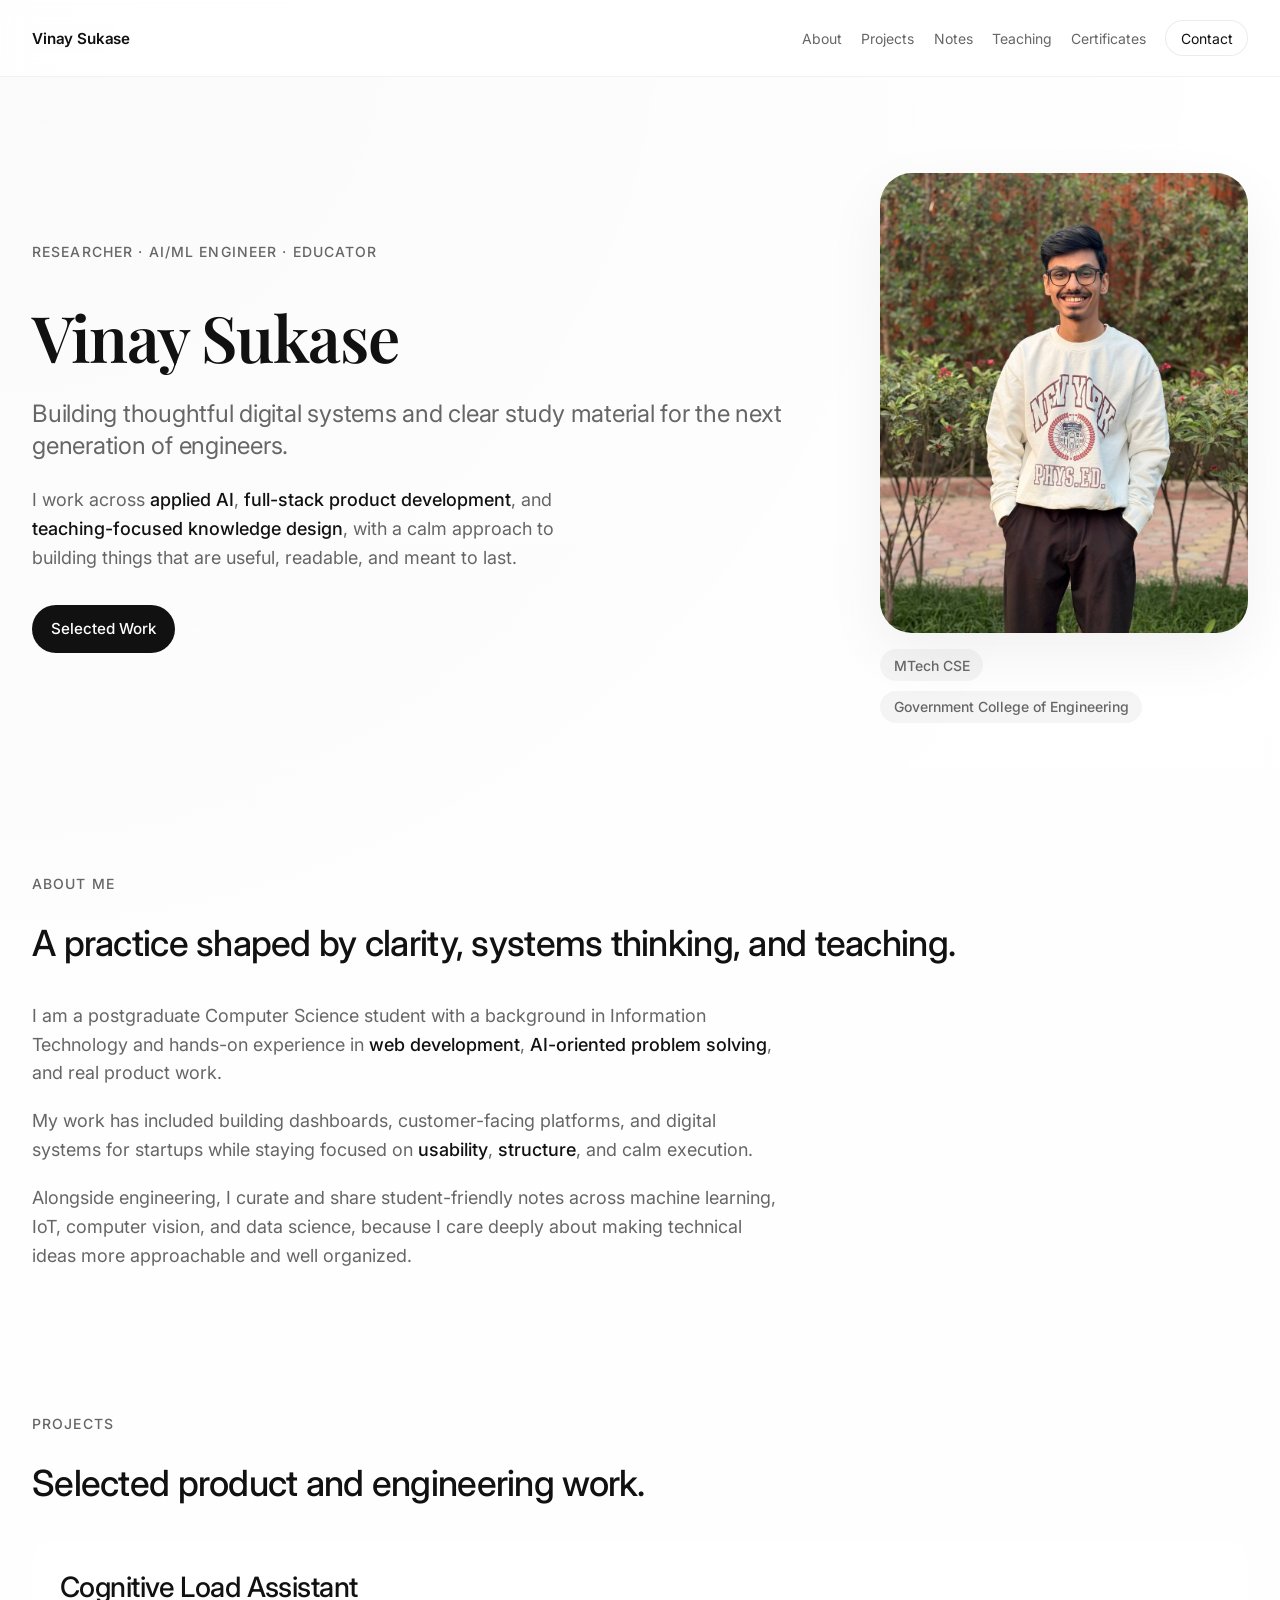
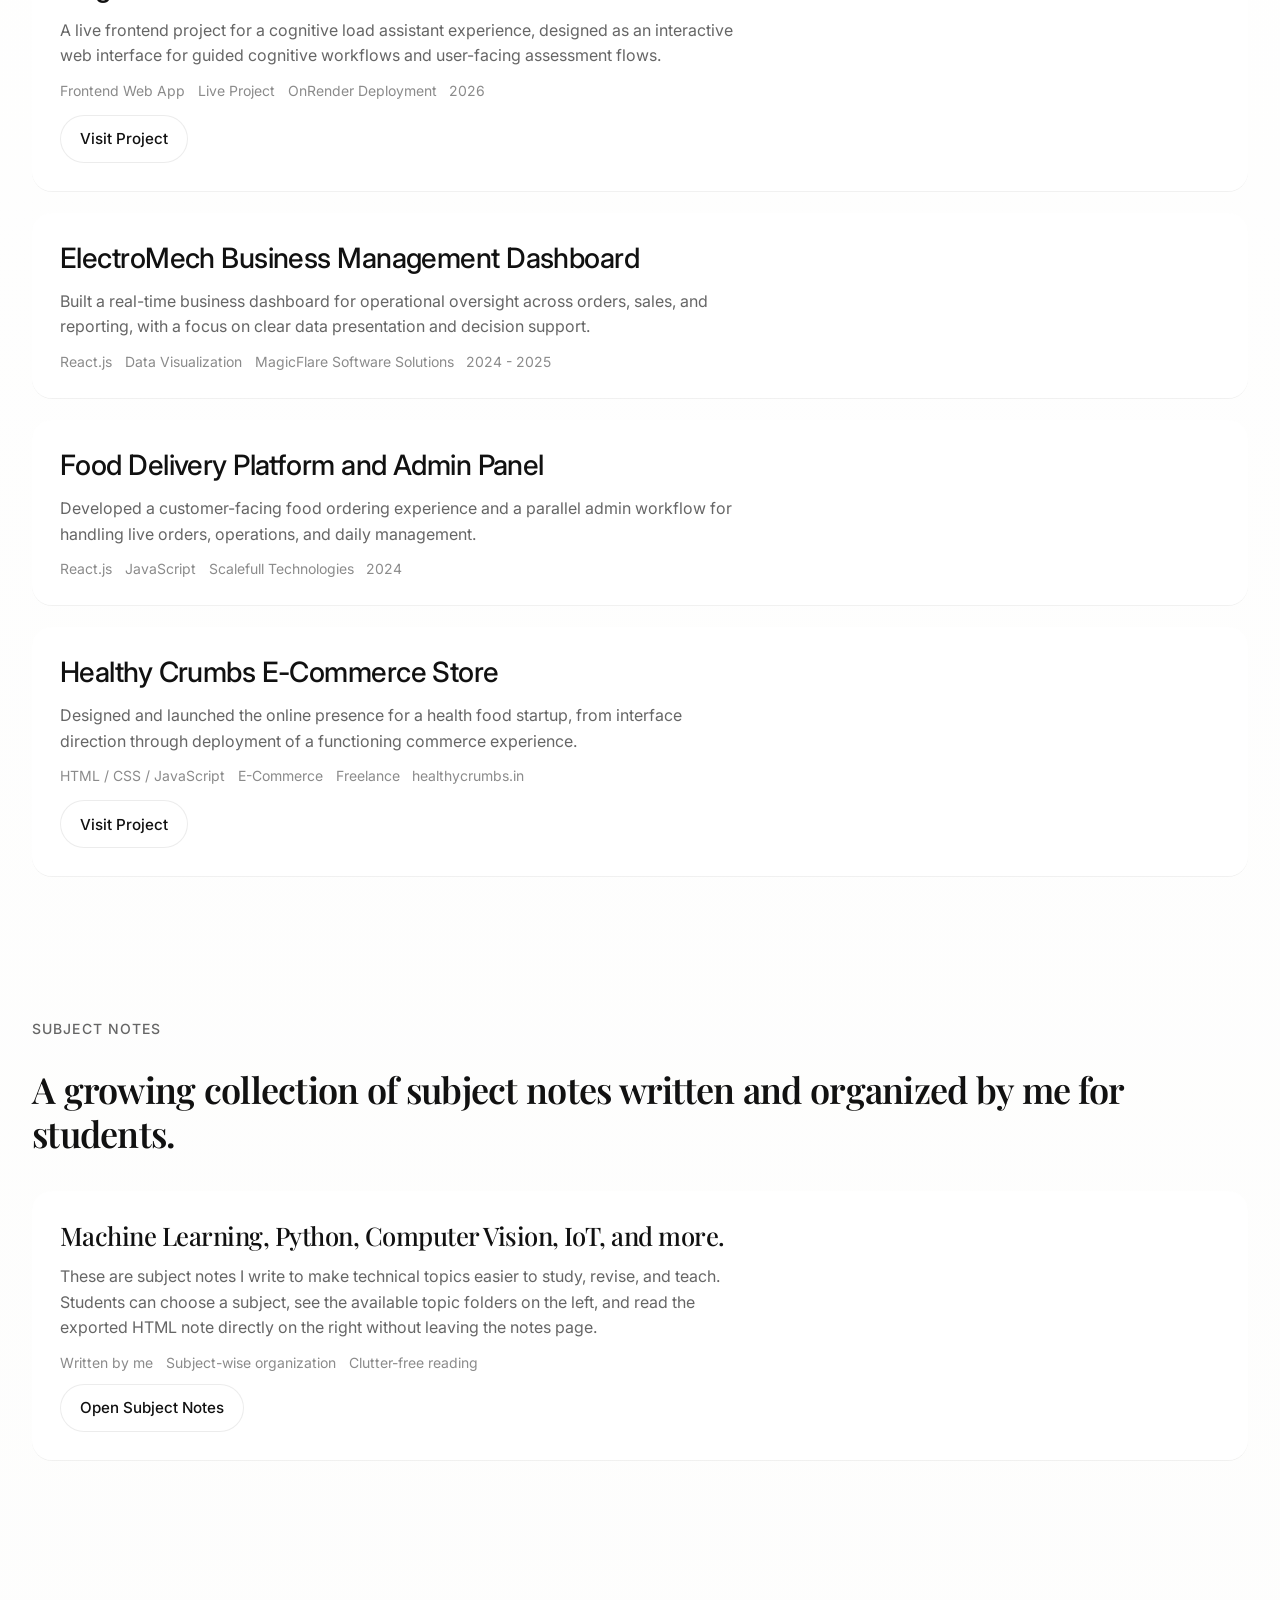
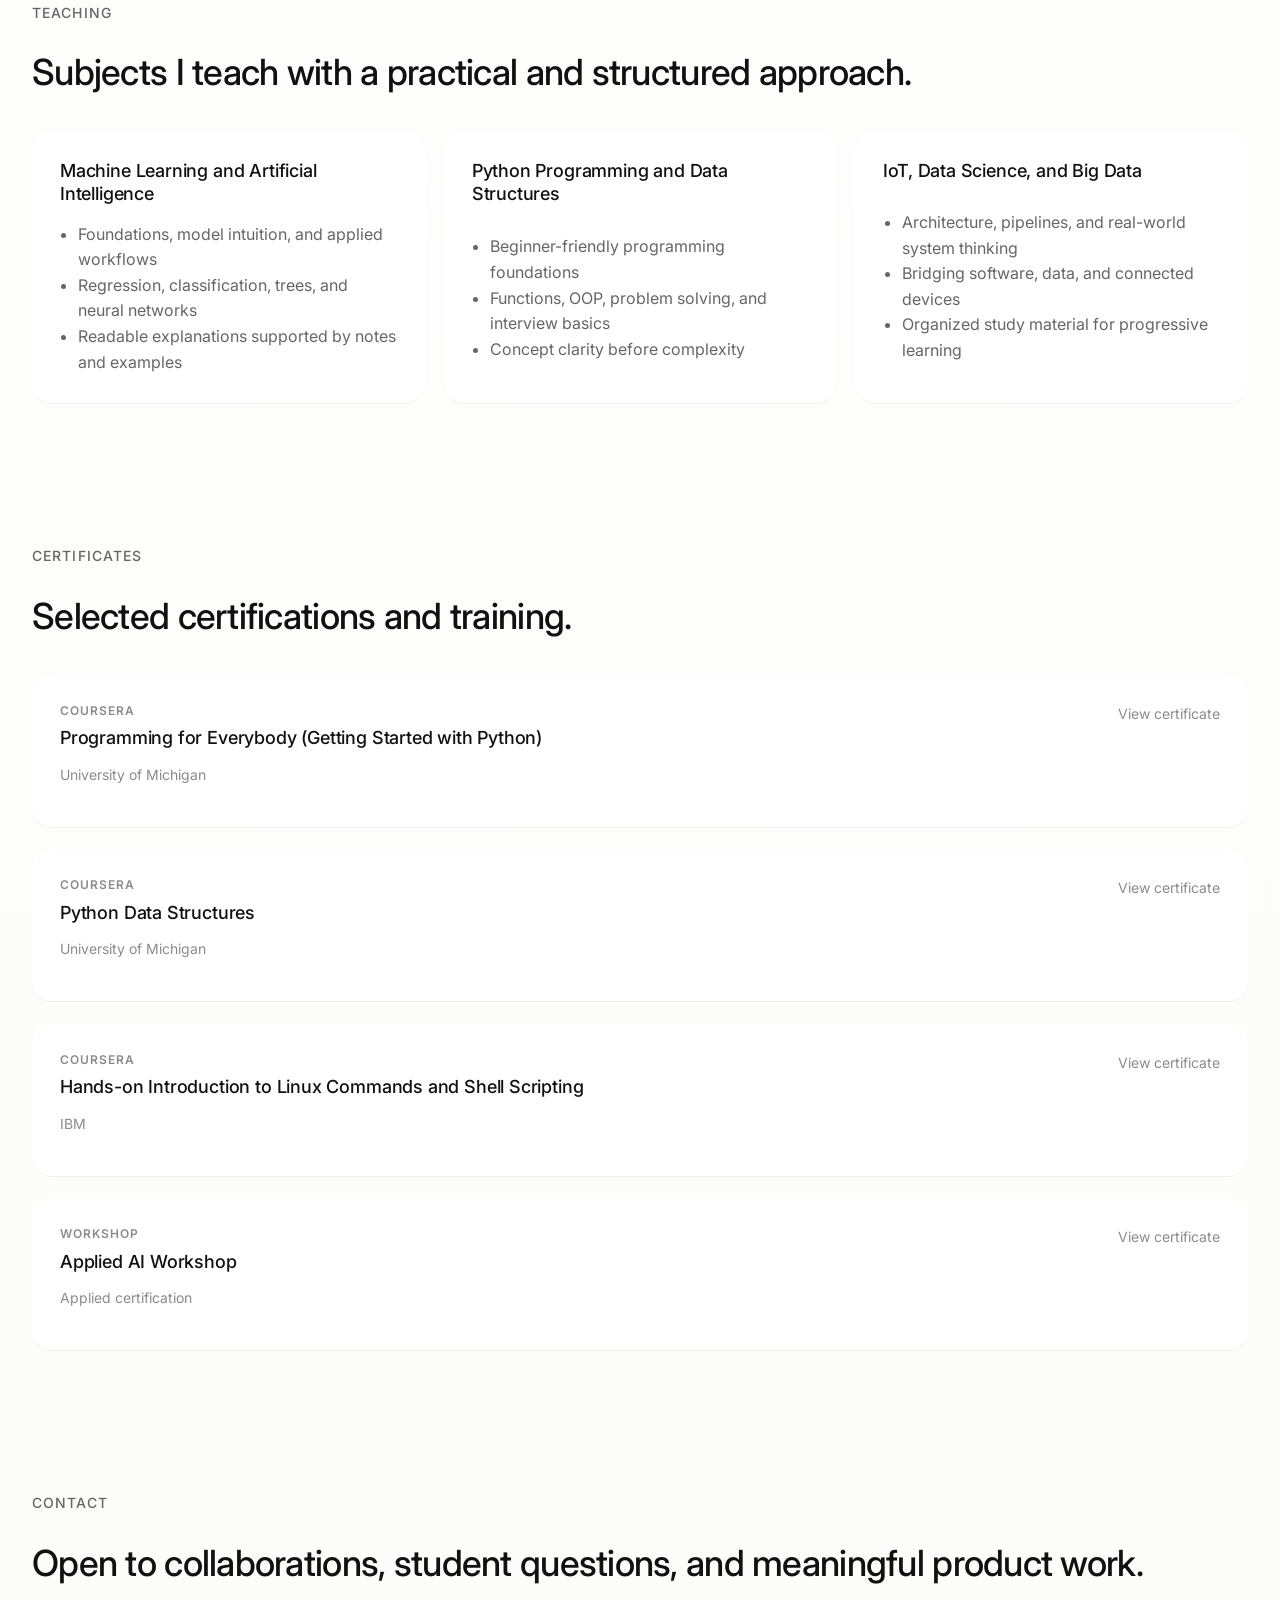
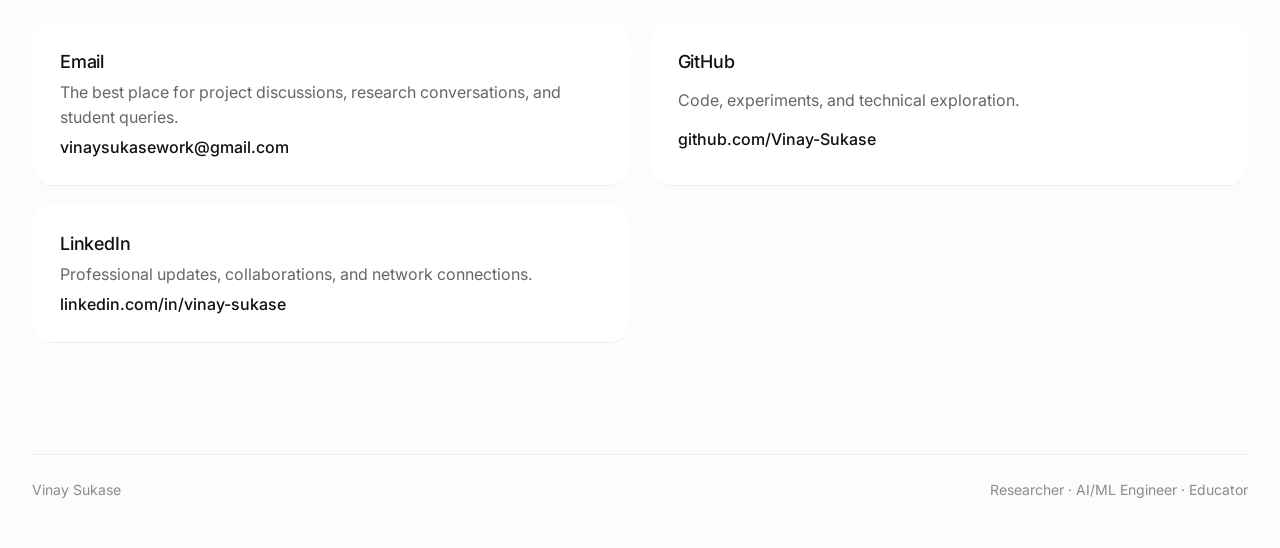
==== index.html @ 6ed0256f "Initial commit: Portfolio website with notes viewer" ====
<!DOCTYPE html>
<html lang="en">
<head>
<meta charset="UTF-8" />
<meta name="viewport" content="width=device-width, initial-scale=1.0" />
<title>Vinay Sukase - Portfolio</title>
<link rel="preconnect" href="https://fonts.googleapis.com" />
<link rel="preconnect" href="https://fonts.gstatic.com" crossorigin />
<link href="https://fonts.googleapis.com/css2?family=Inter:wght@400;500;600;700&family=Playfair+Display:wght@500;600;700&display=swap" rel="stylesheet" />
<style>
  :root {
    --bg: #ffffff;
    --bg-soft: #fafaf8;
    --surface: rgba(255, 255, 255, 0.88);
    --text-primary: #111111;
    --text-secondary: #666666;
    --text-faint: #8b8b8b;
    --line-soft: rgba(17, 17, 17, 0.08);
    --line-faint: rgba(17, 17, 17, 0.05);
    --shadow-soft: 0 20px 60px rgba(17, 17, 17, 0.06);
    --radius-lg: 2rem;
    --radius-md: 1.25rem;
    --radius-sm: 999px;
    --max-width: 76rem;
    --font-ui: "Inter", sans-serif;
    --font-accent: "Playfair Display", serif;
  }

  *,
  *::before,
  *::after {
    box-sizing: border-box;
  }

  html {
    scroll-behavior: smooth;
  }

  body {
    margin: 0;
    font-family: var(--font-ui);
    color: var(--text-primary);
    background:
      radial-gradient(circle at top left, rgba(0, 0, 0, 0.02), transparent 24%),
      linear-gradient(180deg, #ffffff 0%, #fcfcfb 100%);
  }

  img {
    display: block;
    max-width: 100%;
  }

  a {
    color: inherit;
    text-decoration: none;
  }

  strong {
    font-weight: 500;
    color: var(--text-primary);
  }

  p,
  li {
    max-width: 68ch;
  }

  section[id] {
    scroll-margin-top: 6rem;
  }

  .shell {
    width: min(100% - 2.5rem, var(--max-width));
    margin: 0 auto;
  }

  .eyebrow {
    margin: 0 0 1rem;
    color: var(--text-secondary);
    font-size: 0.875rem;
    font-weight: 500;
    letter-spacing: 0.08em;
    text-transform: uppercase;
  }

  .heading-xl {
    margin: 0;
    font-family: var(--font-accent);
    font-size: clamp(3rem, 6vw, 4rem);
    line-height: 1.15;
    letter-spacing: -0.02em;
    font-weight: 600;
  }

  .heading-lg {
    margin: 0;
    font-size: clamp(1.75rem, 3vw, 2.25rem);
    line-height: 1.22;
    letter-spacing: -0.02em;
    font-weight: 500;
  }

  .heading-accent {
    font-family: var(--font-accent);
    font-weight: 600;
  }

  .subheading {
    margin: 0;
    font-size: clamp(1.25rem, 2.2vw, 1.5rem);
    line-height: 1.35;
    letter-spacing: -0.01em;
    font-weight: 400;
    color: var(--text-secondary);
  }

  .body-lg {
    margin: 0;
    font-size: 1.125rem;
    line-height: 1.6;
    color: var(--text-secondary);
  }

  .body-md {
    margin: 0;
    font-size: 1rem;
    line-height: 1.6;
    color: var(--text-secondary);
  }

  .meta {
    font-size: 0.875rem;
    line-height: 1.5;
    color: var(--text-faint);
  }

  .site-nav {
    position: sticky;
    top: 0;
    z-index: 20;
    backdrop-filter: blur(14px);
    background: rgba(255, 255, 255, 0.82);
    border-bottom: 1px solid var(--line-faint);
  }

  .site-nav-inner {
    width: min(100% - 2.5rem, var(--max-width));
    margin: 0 auto;
    min-height: 4.75rem;
    display: flex;
    align-items: center;
    justify-content: space-between;
    gap: 1rem;
  }

  .brand {
    font-size: 0.95rem;
    font-weight: 600;
    letter-spacing: -0.01em;
  }

  .nav-links {
    display: flex;
    flex-wrap: wrap;
    align-items: center;
    gap: 1.2rem;
  }

  .nav-links a {
    display: inline-flex;
    align-items: center;
    font-size: 0.875rem;
    color: var(--text-secondary);
    transition: color 0.2s ease;
  }

  .nav-links a:hover,
  .nav-links a:focus-visible {
    color: var(--text-primary);
  }

  .nav-contact {
    min-height: 2.25rem;
    padding: 0 0.9rem;
    border-radius: var(--radius-sm);
    border: 1px solid var(--line-soft);
    color: var(--text-primary) !important;
    background: rgba(255, 255, 255, 0.92);
  }

  .hero {
    padding: 6rem 0 5rem;
  }

  .hero-grid {
    display: grid;
    grid-template-columns: minmax(0, 1.1fr) minmax(18rem, 24rem);
    gap: 3.5rem;
    align-items: center;
  }

  .hero-copy {
    display: flex;
    flex-direction: column;
    gap: 1.5rem;
    align-items: flex-start;
  }

  .hero-copy .body-lg {
    max-width: 36rem;
  }

  .hero-actions {
    display: flex;
    flex-wrap: wrap;
    gap: 0.9rem;
    padding-top: 0.5rem;
  }

  .button-primary,
  .button-secondary {
    display: inline-flex;
    align-items: center;
    justify-content: center;
    min-height: 3rem;
    padding: 0 1.2rem;
    border-radius: var(--radius-sm);
    font-size: 0.95rem;
    font-weight: 500;
    transition: transform 0.2s ease, background 0.2s ease, border-color 0.2s ease;
  }

  .button-primary {
    background: var(--text-primary);
    color: #ffffff;
  }

  .button-secondary {
    border: 1px solid var(--line-soft);
    color: var(--text-primary);
    background: rgba(255, 255, 255, 0.9);
  }

  .button-primary:hover,
  .button-secondary:hover {
    transform: translateY(-1px);
  }

  .hero-card {
    justify-self: end;
    width: min(100%, 23rem);
  }

  .profile-frame {
    overflow: hidden;
    border-radius: 2rem;
    background: linear-gradient(180deg, #f5f5f2 0%, #ecebe6 100%);
    box-shadow: var(--shadow-soft);
  }

  .profile-frame img {
    width: 100%;
    aspect-ratio: 4 / 5;
    object-fit: cover;
    object-position: center top;
  }

  .identity-tags {
    display: flex;
    flex-wrap: wrap;
    gap: 0.6rem;
    margin-top: 1rem;
  }

  .identity-tags span {
    display: inline-flex;
    align-items: center;
    min-height: 2rem;
    padding: 0 0.85rem;
    border-radius: var(--radius-sm);
    background: rgba(17, 17, 17, 0.04);
    color: var(--text-secondary);
    font-size: 0.875rem;
    font-weight: 500;
  }

  .section {
    padding: 4.5rem 0;
  }

  .section-intro {
    display: grid;
    gap: 0.9rem;
    margin-bottom: 2.25rem;
  }

  .about-copy {
    display: grid;
    gap: 1.2rem;
  }

  .projects-list,
  .notes-list,
  .certificate-list {
    display: grid;
    gap: 1.4rem;
  }

  .project-card,
  .note-card,
  .certificate-card,
  .teaching-card,
  .contact-card {
    padding: 1.75rem;
    border-radius: var(--radius-md);
    background: var(--surface);
    box-shadow: 0 1px 0 var(--line-faint);
  }

  .project-card,
  .note-card {
    display: grid;
    gap: 0.8rem;
  }

  .project-actions {
    display: flex;
    flex-wrap: wrap;
    gap: 0.8rem;
    padding-top: 0.2rem;
  }

  .project-title,
  .note-title {
    margin: 0;
    font-size: clamp(1.75rem, 2vw, 2rem);
    line-height: 1.25;
    letter-spacing: -0.02em;
    font-weight: 500;
  }

  .note-title.heading-accent {
    font-size: clamp(1.55rem, 2vw, 1.9rem);
  }

  .card-meta {
    display: flex;
    flex-wrap: wrap;
    gap: 0.8rem;
    font-size: 0.875rem;
    color: var(--text-faint);
  }

  .teaching-grid {
    display: grid;
    grid-template-columns: repeat(3, minmax(0, 1fr));
    gap: 1.2rem;
  }

  .teaching-card {
    display: grid;
    gap: 1rem;
  }

  .teaching-card h3,
  .contact-card h3,
  .certificate-card h3 {
    margin: 0;
    font-size: 1.125rem;
    line-height: 1.3;
    letter-spacing: -0.01em;
    font-weight: 500;
  }

  .teaching-card ul {
    margin: 0;
    padding-left: 1.15rem;
    color: var(--text-secondary);
    line-height: 1.6;
  }

  .certificate-card {
    display: flex;
    align-items: flex-start;
    justify-content: space-between;
    gap: 1rem;
  }

  .certificate-label {
    margin: 0 0 0.55rem;
    font-size: 0.75rem;
    font-weight: 600;
    letter-spacing: 0.08em;
    text-transform: uppercase;
    color: var(--text-faint);
  }

  .contact-grid {
    display: grid;
    grid-template-columns: repeat(2, minmax(0, 1fr));
    gap: 1.2rem;
  }

  .contact-card {
    display: grid;
    gap: 0.4rem;
  }

  .contact-card a {
    color: var(--text-primary);
    font-weight: 500;
  }

  .footer {
    padding: 2.5rem 0 3rem;
    color: var(--text-faint);
  }

  .footer-inner {
    display: flex;
    flex-wrap: wrap;
    align-items: center;
    justify-content: space-between;
    gap: 1rem;
    border-top: 1px solid var(--line-faint);
    padding-top: 1.5rem;
  }

  @media (max-width: 64rem) {
    .hero-grid,
    .teaching-grid,
    .contact-grid {
      grid-template-columns: 1fr;
    }

    .hero-card {
      justify-self: start;
    }
  }

  @media (max-width: 42rem) {
    .shell,
    .site-nav-inner {
      width: min(100% - 1.5rem, var(--max-width));
    }

    .site-nav-inner {
      align-items: flex-start;
      flex-direction: column;
      padding: 0.9rem 0;
    }

    .hero {
      padding: 4.5rem 0 3.5rem;
    }

    .section {
      padding: 3.25rem 0;
    }

    .project-card,
    .note-card,
    .certificate-card,
    .teaching-card,
    .contact-card {
      padding: 1.35rem;
    }

    .certificate-card {
      flex-direction: column;
    }
  }
</style>
</head>
<body>
  <header class="site-nav">
    <div class="site-nav-inner">
      <a href="#home" class="brand">Vinay Sukase</a>
      <nav class="nav-links" aria-label="Primary">
        <a href="#about">About</a>
        <a href="#projects">Projects</a>
        <a href="notes.html">Notes</a>
        <a href="#teaching">Teaching</a>
        <a href="#certificates">Certificates</a>
        <a href="#contact" class="nav-contact">Contact</a>
      </nav>
    </div>
  </header>

  <main>
    <section class="hero shell" id="home">
      <div class="hero-grid">
        <div class="hero-copy">
          <p class="eyebrow">Researcher · AI/ML Engineer · Educator</p>
          <h1 class="heading-xl">Vinay Sukase</h1>
          <p class="subheading">Building thoughtful digital systems and clear study material for the next generation of engineers.</p>
          <p class="body-lg">
            I work across <strong>applied AI</strong>, <strong>full-stack product development</strong>, and
            <strong>teaching-focused knowledge design</strong>, with a calm approach to building things that are useful,
            readable, and meant to last.
          </p>
          <div class="hero-actions">
            <a href="#projects" class="button-primary">Selected Work</a>
          </div>
        </div>

        <div class="hero-card">
          <div class="profile-frame">
            <img src="profile_photo.jpg" alt="Portrait of Vinay Sukase" />
          </div>
          <div class="identity-tags" aria-label="Identity tags">
            <span>MTech CSE</span>
            <span>Government College of Engineering</span>
          </div>
        </div>
      </div>
    </section>

    <section class="section shell" id="about">
      <div class="section-intro">
        <p class="eyebrow">About Me</p>
        <h2 class="heading-lg">A practice shaped by clarity, systems thinking, and teaching.</h2>
      </div>
      <div class="about-copy">
        <p class="body-lg">
          I am a postgraduate Computer Science student with a background in Information Technology and hands-on experience in
          <strong>web development</strong>, <strong>AI-oriented problem solving</strong>, and real product work.
        </p>
        <p class="body-lg">
          My work has included building dashboards, customer-facing platforms, and digital systems for startups while staying focused on
          <strong>usability</strong>, <strong>structure</strong>, and calm execution.
        </p>
        <p class="body-lg">
          Alongside engineering, I curate and share student-friendly notes across machine learning, IoT, computer vision, and data science,
          because I care deeply about making technical ideas more approachable and well organized.
        </p>
      </div>
    </section>

    <section class="section shell" id="projects">
      <div class="section-intro">
        <p class="eyebrow">Projects</p>
        <h2 class="heading-lg">Selected product and engineering work.</h2>
      </div>
      <div class="projects-list">
        <article class="project-card">
          <h3 class="project-title">Cognitive Load Assistant</h3>
          <p class="body-md">
            A live frontend project for a cognitive load assistant experience, designed as an interactive web interface for guided cognitive workflows and user-facing assessment flows.
          </p>
          <div class="card-meta">
            <span>Frontend Web App</span>
            <span>Live Project</span>
            <span>OnRender Deployment</span>
            <span>2026</span>
          </div>
          <div class="project-actions">
            <a href="https://cognitive-load-frontend.onrender.com/" target="_blank" rel="noreferrer" class="button-secondary">Visit Project</a>
          </div>
        </article>

        <article class="project-card">
          <h3 class="project-title">ElectroMech Business Management Dashboard</h3>
          <p class="body-md">
            Built a real-time business dashboard for operational oversight across orders, sales, and reporting, with a focus on clear data presentation and decision support.
          </p>
          <div class="card-meta">
            <span>React.js</span>
            <span>Data Visualization</span>
            <span>MagicFlare Software Solutions</span>
            <span>2024 - 2025</span>
          </div>
        </article>

        <article class="project-card">
          <h3 class="project-title">Food Delivery Platform and Admin Panel</h3>
          <p class="body-md">
            Developed a customer-facing food ordering experience and a parallel admin workflow for handling live orders, operations, and daily management.
          </p>
          <div class="card-meta">
            <span>React.js</span>
            <span>JavaScript</span>
            <span>Scalefull Technologies</span>
            <span>2024</span>
          </div>
        </article>

        <article class="project-card">
          <h3 class="project-title">Healthy Crumbs E-Commerce Store</h3>
          <p class="body-md">
            Designed and launched the online presence for a health food startup, from interface direction through deployment of a functioning commerce experience.
          </p>
          <div class="card-meta">
            <span>HTML / CSS / JavaScript</span>
            <span>E-Commerce</span>
            <span>Freelance</span>
            <span><a href="https://www.healthycrumbs.in" target="_blank" rel="noreferrer">healthycrumbs.in</a></span>
          </div>
          <div class="project-actions">
            <a href="https://www.healthycrumbs.in" target="_blank" rel="noreferrer" class="button-secondary">Visit Project</a>
          </div>
        </article>
      </div>
    </section>

    <section class="section shell" id="notes">
      <div class="section-intro">
        <p class="eyebrow">Subject Notes</p>
        <h2 class="heading-lg heading-accent">A growing collection of subject notes written and organized by me for students.</h2>
      </div>
      <div class="notes-list">
        <article class="note-card">
          <h3 class="note-title heading-accent">Machine Learning, Python, Computer Vision, IoT, and more.</h3>
          <p class="body-md">
            These are subject notes I write to make technical topics easier to study, revise, and teach. Students can choose a subject, see the available topic folders on the left, and read the exported HTML note directly on the right without leaving the notes page.
          </p>
          <div class="card-meta">
            <span>Written by me</span>
            <span>Subject-wise organization</span>
            <span>Clutter-free reading</span>
          </div>
          <div>
            <a href="notes.html" class="button-secondary">Open Subject Notes</a>
          </div>
        </article>
      </div>
    </section>

    <section class="section shell" id="teaching">
      <div class="section-intro">
        <p class="eyebrow">Teaching</p>
        <h2 class="heading-lg">Subjects I teach with a practical and structured approach.</h2>
      </div>
      <div class="teaching-grid">
        <article class="teaching-card">
          <h3>Machine Learning and Artificial Intelligence</h3>
          <ul>
            <li>Foundations, model intuition, and applied workflows</li>
            <li>Regression, classification, trees, and neural networks</li>
            <li>Readable explanations supported by notes and examples</li>
          </ul>
        </article>

        <article class="teaching-card">
          <h3>Python Programming and Data Structures</h3>
          <ul>
            <li>Beginner-friendly programming foundations</li>
            <li>Functions, OOP, problem solving, and interview basics</li>
            <li>Concept clarity before complexity</li>
          </ul>
        </article>

        <article class="teaching-card">
          <h3>IoT, Data Science, and Big Data</h3>
          <ul>
            <li>Architecture, pipelines, and real-world system thinking</li>
            <li>Bridging software, data, and connected devices</li>
            <li>Organized study material for progressive learning</li>
          </ul>
        </article>
      </div>
    </section>

    <section class="section shell" id="certificates">
      <div class="section-intro">
        <p class="eyebrow">Certificates</p>
        <h2 class="heading-lg">Selected certifications and training.</h2>
      </div>
      <div class="certificate-list">
        <article class="certificate-card">
          <div>
            <p class="certificate-label">Coursera</p>
            <h3>Programming for Everybody (Getting Started with Python)</h3>
            <p class="meta">University of Michigan</p>
          </div>
          <a class="meta" href="https://drive.google.com/file/d/1lSRG6iAa0Sdz4OOdXrthXOMEwTI_uUUM/view?usp=drive_link" target="_blank" rel="noreferrer">View certificate</a>
        </article>

        <article class="certificate-card">
          <div>
            <p class="certificate-label">Coursera</p>
            <h3>Python Data Structures</h3>
            <p class="meta">University of Michigan</p>
          </div>
          <a class="meta" href="https://drive.google.com/file/d/1ij6uudeaw07UETO4Q4wyrbFQ4KMOmmHc/view?usp=drive_link" target="_blank" rel="noreferrer">View certificate</a>
        </article>

        <article class="certificate-card">
          <div>
            <p class="certificate-label">Coursera</p>
            <h3>Hands-on Introduction to Linux Commands and Shell Scripting</h3>
            <p class="meta">IBM</p>
          </div>
          <a class="meta" href="https://drive.google.com/file/d/1qRZY2viCv3NY6Q2os3o26d-CgSGFvmAl/view?usp=drive_link" target="_blank" rel="noreferrer">View certificate</a>
        </article>

        <article class="certificate-card">
          <div>
            <p class="certificate-label">Workshop</p>
            <h3>Applied AI Workshop</h3>
            <p class="meta">Applied certification</p>
          </div>
          <a class="meta" href="https://drive.google.com/file/d/1l3vdCEiW3K3dbwEulWQcHkWnp-iVlw6M/view?usp=drive_link" target="_blank" rel="noreferrer">View certificate</a>
        </article>
      </div>
    </section>

    <section class="section shell" id="contact">
      <div class="section-intro">
        <p class="eyebrow">Contact</p>
        <h2 class="heading-lg">Open to collaborations, student questions, and meaningful product work.</h2>
      </div>
      <div class="contact-grid">
        <article class="contact-card">
          <h3>Email</h3>
          <p class="body-md">The best place for project discussions, research conversations, and student queries.</p>
          <a href="mailto:vinaysukasework@gmail.com">vinaysukasework@gmail.com</a>
        </article>

        <article class="contact-card">
          <h3>GitHub</h3>
          <p class="body-md">Code, experiments, and technical exploration.</p>
          <a href="https://github.com/Vinay-Sukase" target="_blank" rel="noreferrer">github.com/Vinay-Sukase</a>
        </article>

        <article class="contact-card">
          <h3>LinkedIn</h3>
          <p class="body-md">Professional updates, collaborations, and network connections.</p>
          <a href="https://www.linkedin.com/in/vinay-sukase/" target="_blank" rel="noreferrer">linkedin.com/in/vinay-sukase</a>
        </article>
      </div>
    </section>
  </main>

  <footer class="footer">
    <div class="shell footer-inner">
      <div class="meta">Vinay Sukase</div>
      <div class="meta">Researcher · AI/ML Engineer · Educator</div>
    </div>
  </footer>
</body>
</html>
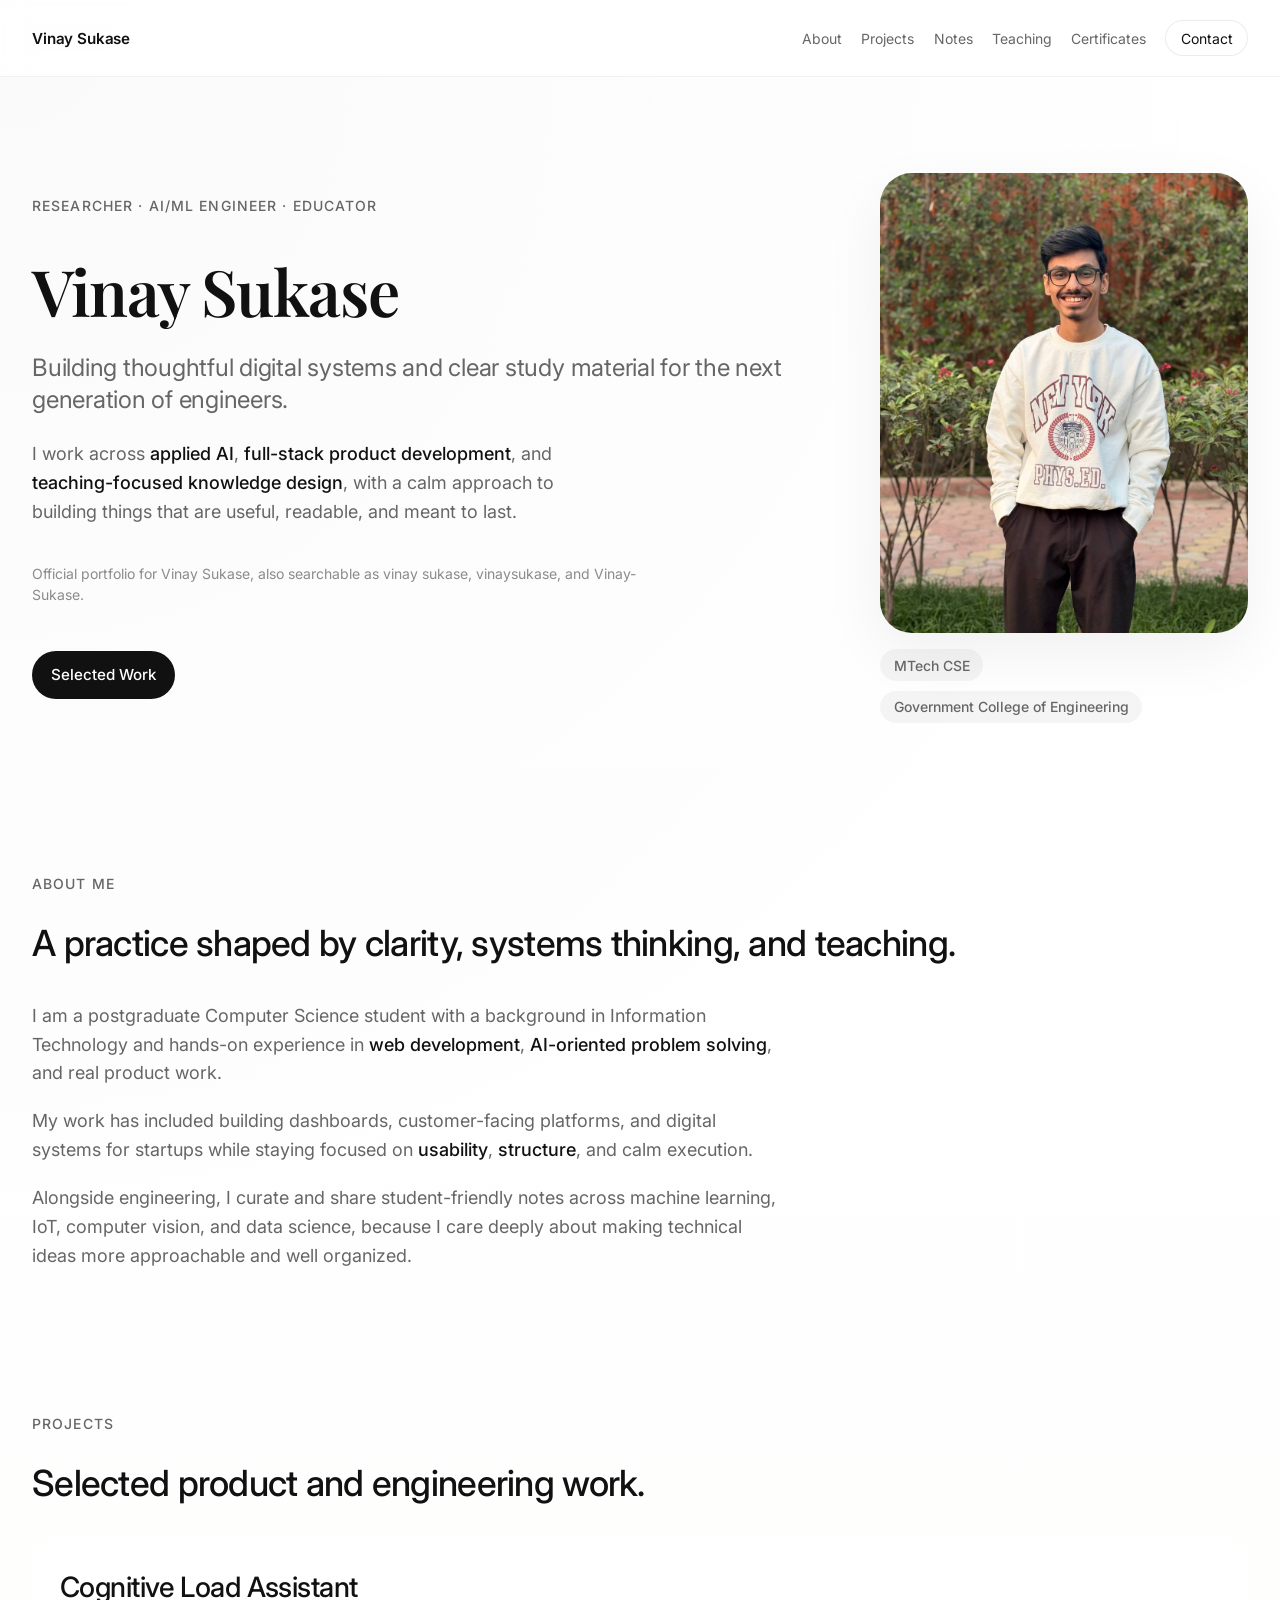
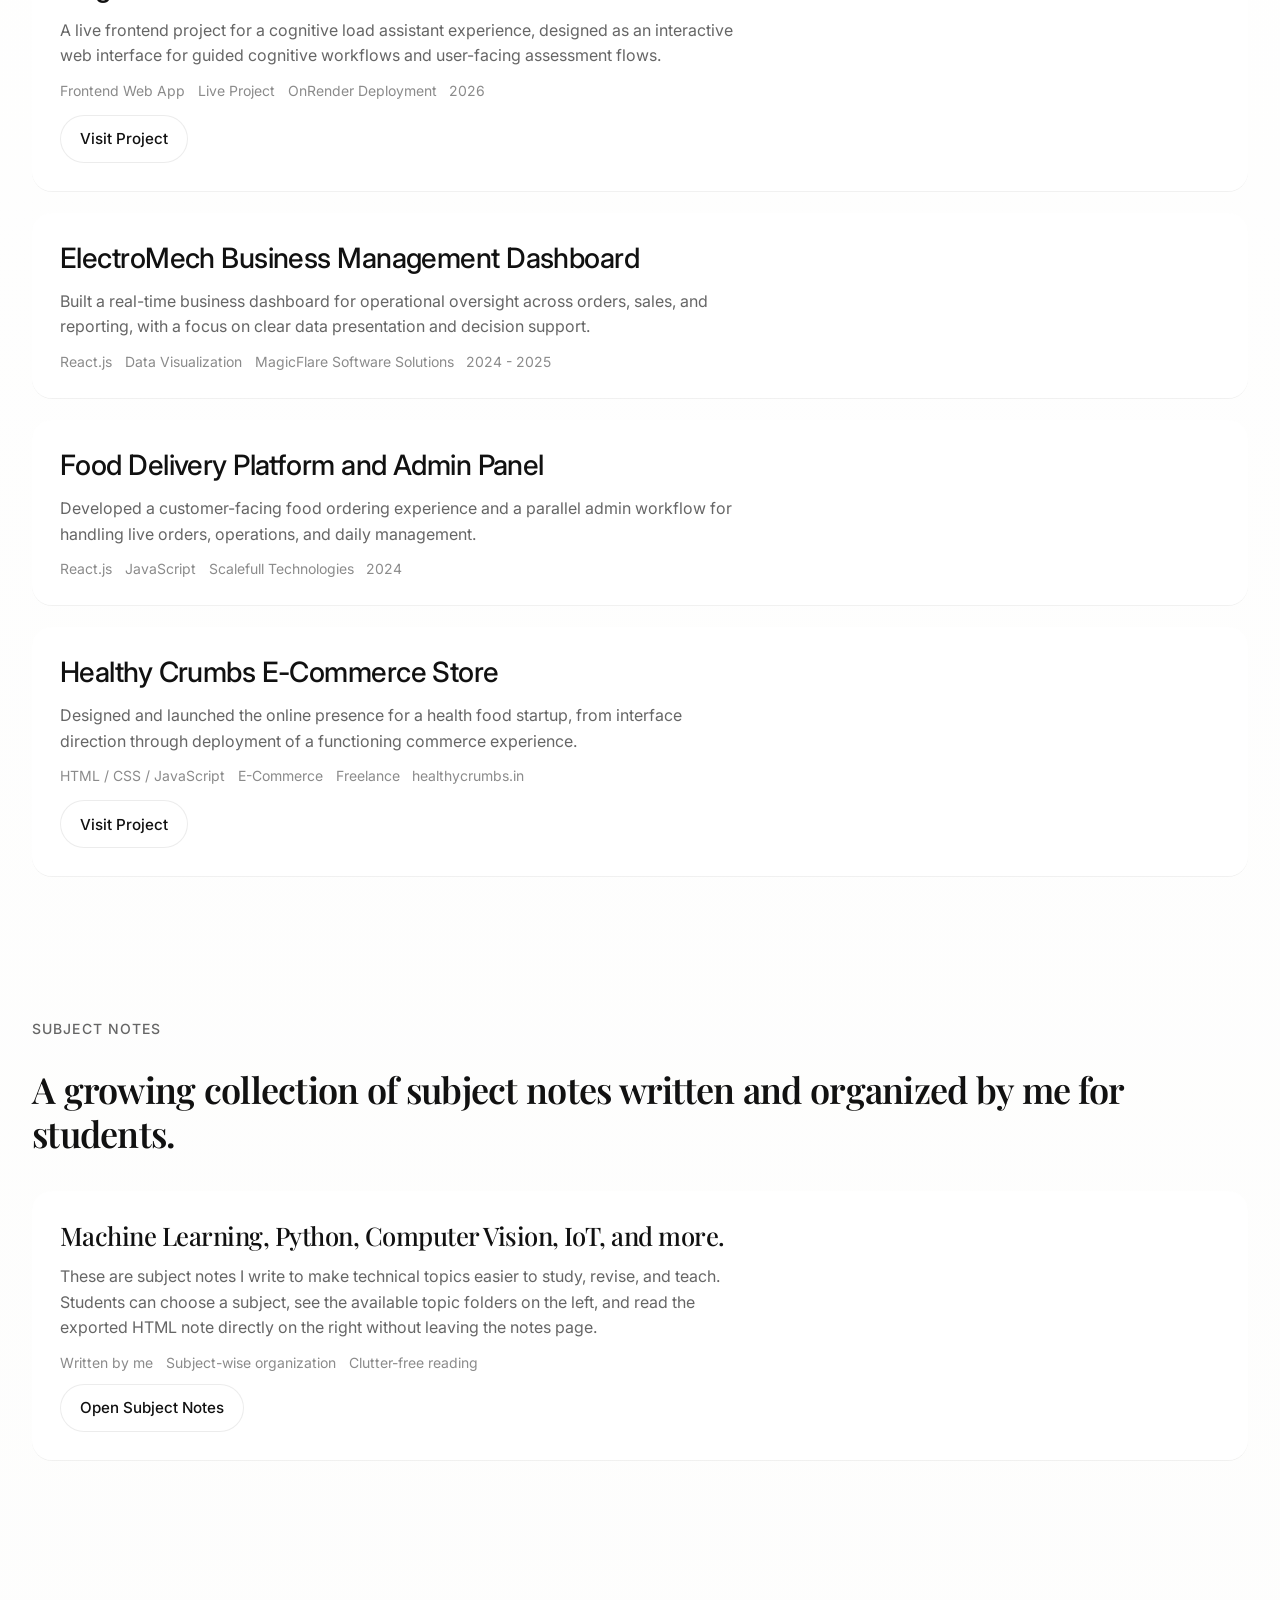
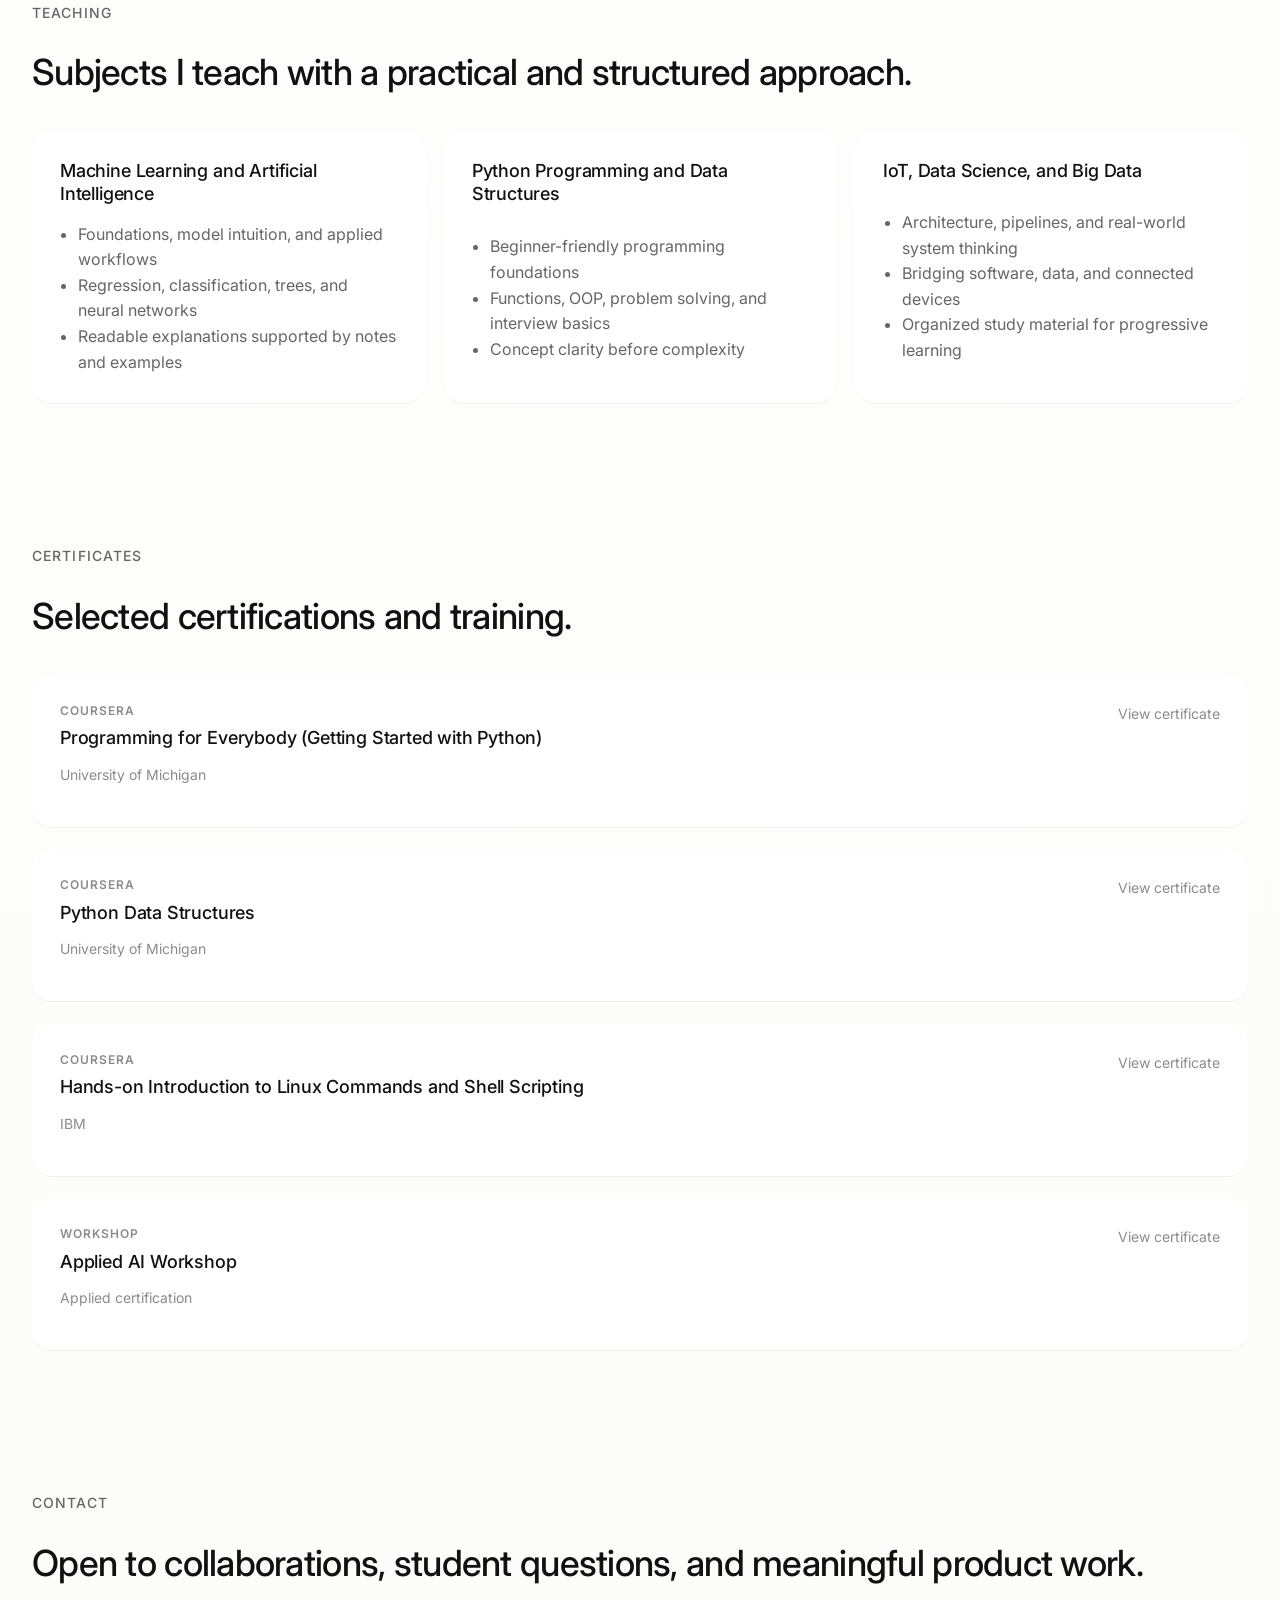
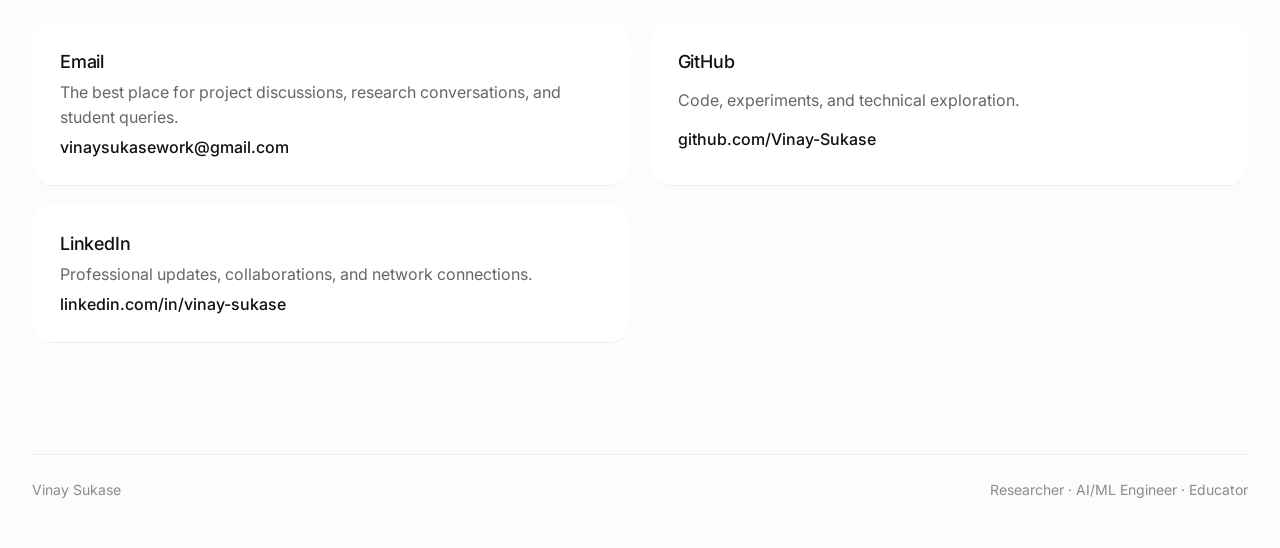
==== commit eeec9dbf: "Add SEO metadata and sitemap for portfolio" ====
--- a/index.html
+++ b/index.html
@@ -3,10 +3,65 @@
 <head>
 <meta charset="UTF-8" />
 <meta name="viewport" content="width=device-width, initial-scale=1.0" />
-<title>Vinay Sukase - Portfolio</title>
+<title>Vinay Sukase | AI/ML Engineer, Full-Stack Developer Portfolio</title>
+<meta name="description" content="Official portfolio of Vinay Sukase, also searched as vinay sukase and vinaysukase. Explore AI/ML, full-stack development, IoT projects, teaching notes, certifications, and contact details." />
+<meta name="keywords" content="Vinay Sukase, vinay sukase, vinaysukase, Vinay-Sukase, Vinay Sukase portfolio, AI ML engineer, full stack developer, computer science educator" />
+<meta name="author" content="Vinay Sukase" />
+<meta name="robots" content="index, follow, max-image-preview:large" />
+<link rel="canonical" href="https://vinay-sukase.github.io/portfolio/" />
+<meta property="og:type" content="profile" />
+<meta property="og:title" content="Vinay Sukase | AI/ML Engineer, Full-Stack Developer Portfolio" />
+<meta property="og:description" content="Official portfolio of Vinay Sukase with AI/ML, full-stack, IoT, teaching notes, certifications, and contact details." />
+<meta property="og:url" content="https://vinay-sukase.github.io/portfolio/" />
+<meta property="og:image" content="https://vinay-sukase.github.io/portfolio/profile_photo.jpg" />
+<meta property="profile:first_name" content="Vinay" />
+<meta property="profile:last_name" content="Sukase" />
+<meta name="twitter:card" content="summary_large_image" />
+<meta name="twitter:title" content="Vinay Sukase | Portfolio" />
+<meta name="twitter:description" content="AI/ML, full-stack development, IoT projects, teaching notes, and certifications by Vinay Sukase." />
+<meta name="twitter:image" content="https://vinay-sukase.github.io/portfolio/profile_photo.jpg" />
 <link rel="preconnect" href="https://fonts.googleapis.com" />
 <link rel="preconnect" href="https://fonts.gstatic.com" crossorigin />
 <link href="https://fonts.googleapis.com/css2?family=Inter:wght@400;500;600;700&family=Playfair+Display:wght@500;600;700&display=swap" rel="stylesheet" />
+<script type="application/ld+json">
+{
+  "@context": "https://schema.org",
+  "@type": "ProfilePage",
+  "url": "https://vinay-sukase.github.io/portfolio/",
+  "name": "Vinay Sukase Portfolio",
+  "headline": "Vinay Sukase | AI/ML Engineer, Full-Stack Developer, Educator",
+  "description": "Official portfolio of Vinay Sukase, featuring AI/ML work, full-stack projects, IoT learning resources, teaching notes, certifications, and contact information.",
+  "mainEntity": {
+    "@type": "Person",
+    "name": "Vinay Sukase",
+    "alternateName": [
+      "vinay sukase",
+      "vinaysukase",
+      "Vinay-Sukase",
+      "Vinay Sukase Portfolio"
+    ],
+    "url": "https://vinay-sukase.github.io/portfolio/",
+    "image": "https://vinay-sukase.github.io/portfolio/profile_photo.jpg",
+    "email": "mailto:vinaysukasework@gmail.com",
+    "jobTitle": "AI/ML Engineer and Full-Stack Developer",
+    "description": "Postgraduate Computer Science student, AI/ML engineer, full-stack developer, IoT learner, and educator.",
+    "sameAs": [
+      "https://github.com/Vinay-Sukase",
+      "https://www.linkedin.com/in/vinay-sukase/",
+      "https://www.healthycrumbs.in",
+      "https://cognitive-load-frontend.onrender.com/"
+    ],
+    "knowsAbout": [
+      "Artificial Intelligence",
+      "Machine Learning",
+      "Full-Stack Web Development",
+      "Internet of Things",
+      "Computer Science Education",
+      "Data Science"
+    ]
+  }
+}
+</script>
 <style>
   :root {
     --bg: #ffffff;
@@ -134,6 +189,13 @@
     color: var(--text-faint);
   }
 
+  .search-aliases {
+    margin-top: 0.75rem;
+    font-size: 0.875rem;
+    line-height: 1.5;
+    color: var(--text-faint);
+  }
+
   .site-nav {
     position: sticky;
     top: 0;
@@ -157,6 +219,61 @@
     font-size: 0.95rem;
     font-weight: 600;
     letter-spacing: -0.01em;
+  }
+
+  .nav-toggle {
+    display: none;
+    align-items: center;
+    justify-content: center;
+    width: 2.5rem;
+    height: 2.5rem;
+    padding: 0;
+    border: 1px solid var(--line-soft);
+    border-radius: var(--radius-sm);
+    background: rgba(255, 255, 255, 0.92);
+    color: var(--text-primary);
+    cursor: pointer;
+  }
+
+  .nav-toggle-lines,
+  .nav-toggle-lines::before,
+  .nav-toggle-lines::after {
+    display: block;
+    width: 1rem;
+    height: 1px;
+    background: currentColor;
+    transition: transform 0.2s ease, opacity 0.2s ease;
+  }
+
+  .nav-toggle-lines {
+    position: relative;
+  }
+
+  .nav-toggle-lines::before,
+  .nav-toggle-lines::after {
+    content: "";
+    position: absolute;
+    left: 0;
+  }
+
+  .nav-toggle-lines::before {
+    transform: translateY(-0.35rem);
+  }
+
+  .nav-toggle-lines::after {
+    transform: translateY(0.35rem);
+  }
+
+  .site-nav.is-open .nav-toggle-lines {
+    background: transparent;
+  }
+
+  .site-nav.is-open .nav-toggle-lines::before {
+    transform: rotate(45deg);
+  }
+
+  .site-nav.is-open .nav-toggle-lines::after {
+    transform: rotate(-45deg);
   }
 
   .nav-links {
@@ -445,13 +562,74 @@
     }
 
     .site-nav-inner {
-      align-items: flex-start;
-      flex-direction: column;
-      padding: 0.9rem 0;
+      align-items: center;
+      min-height: auto;
+      padding: 0.75rem 0;
+      gap: 0.8rem;
+    }
+
+    .brand {
+      font-size: 0.9rem;
+    }
+
+    .nav-toggle {
+      display: inline-flex;
+      margin-left: auto;
+    }
+
+    .nav-links {
+      display: none;
+      width: 100%;
+      flex-basis: 100%;
+      gap: 0.55rem;
+      padding: 0.15rem 0 0.2rem;
+    }
+
+    .site-nav.is-open .nav-links {
+      display: flex;
+    }
+
+    .nav-links a {
+      min-height: 2.25rem;
+      padding: 0 0.7rem;
+      border-radius: var(--radius-sm);
+      background: rgba(17, 17, 17, 0.035);
+      font-size: 0.82rem;
+    }
+
+    .nav-contact {
+      min-height: 2.25rem;
+      padding: 0 0.85rem;
     }
 
     .hero {
-      padding: 4.5rem 0 3.5rem;
+      padding: 3.5rem 0 3rem;
+    }
+
+    .hero-grid {
+      gap: 2rem;
+    }
+
+    .hero-card {
+      width: min(100%, 19rem);
+    }
+
+    .heading-xl {
+      font-size: clamp(2.45rem, 13vw, 3.2rem);
+      letter-spacing: 0;
+    }
+
+    .heading-lg {
+      font-size: clamp(1.55rem, 8vw, 2rem);
+      letter-spacing: 0;
+    }
+
+    .subheading {
+      font-size: 1.12rem;
+    }
+
+    .body-lg {
+      font-size: 1.02rem;
     }
 
     .section {
@@ -466,8 +644,91 @@
       padding: 1.35rem;
     }
 
+    .project-title,
+    .note-title {
+      font-size: clamp(1.4rem, 8vw, 1.75rem);
+      letter-spacing: 0;
+    }
+
     .certificate-card {
       flex-direction: column;
+    }
+
+    .contact-card a,
+    .identity-tags span,
+    .card-meta span {
+      overflow-wrap: anywhere;
+    }
+  }
+
+  @media (max-width: 30rem) {
+    .shell,
+    .site-nav-inner {
+      width: min(100% - 1rem, var(--max-width));
+    }
+
+    .nav-links {
+      display: none;
+      grid-template-columns: repeat(2, minmax(0, 1fr));
+      gap: 0.45rem;
+    }
+
+    .site-nav.is-open .nav-links {
+      display: grid;
+    }
+
+    .nav-links a {
+      justify-content: center;
+      padding: 0 0.55rem;
+      text-align: center;
+    }
+
+    .hero {
+      padding: 3rem 0 2.7rem;
+    }
+
+    .hero-actions,
+    .project-actions {
+      width: 100%;
+    }
+
+    .button-primary,
+    .button-secondary {
+      width: 100%;
+      min-height: 3.1rem;
+      padding: 0 1rem;
+      text-align: center;
+    }
+
+    .hero-card {
+      width: min(100%, 17rem);
+    }
+
+    .profile-frame {
+      border-radius: 1.35rem;
+    }
+
+    .identity-tags {
+      gap: 0.45rem;
+    }
+
+    .identity-tags span {
+      min-height: 1.9rem;
+      padding: 0 0.7rem;
+      font-size: 0.8rem;
+    }
+
+    .section {
+      padding: 2.75rem 0;
+    }
+
+    .project-card,
+    .note-card,
+    .certificate-card,
+    .teaching-card,
+    .contact-card {
+      padding: 1.1rem;
+      border-radius: 1rem;
     }
   }
 </style>
@@ -476,7 +737,10 @@
   <header class="site-nav">
     <div class="site-nav-inner">
       <a href="#home" class="brand">Vinay Sukase</a>
-      <nav class="nav-links" aria-label="Primary">
+      <button class="nav-toggle" type="button" aria-label="Toggle navigation" aria-expanded="false" aria-controls="primary-nav">
+        <span class="nav-toggle-lines" aria-hidden="true"></span>
+      </button>
+      <nav class="nav-links" id="primary-nav" aria-label="Primary">
         <a href="#about">About</a>
         <a href="#projects">Projects</a>
         <a href="notes.html">Notes</a>
@@ -499,6 +763,7 @@
             <strong>teaching-focused knowledge design</strong>, with a calm approach to building things that are useful,
             readable, and meant to last.
           </p>
+          <p class="search-aliases">Official portfolio for Vinay Sukase, also searchable as vinay sukase, vinaysukase, and Vinay-Sukase.</p>
           <div class="hero-actions">
             <a href="#projects" class="button-primary">Selected Work</a>
           </div>
@@ -738,5 +1003,22 @@
       <div class="meta">Researcher · AI/ML Engineer · Educator</div>
     </div>
   </footer>
+  <script>
+    const siteNav = document.querySelector(".site-nav");
+    const navToggle = document.querySelector(".nav-toggle");
+    const navLinks = document.querySelectorAll(".nav-links a");
+
+    navToggle?.addEventListener("click", () => {
+      const isOpen = siteNav.classList.toggle("is-open");
+      navToggle.setAttribute("aria-expanded", String(isOpen));
+    });
+
+    navLinks.forEach((link) => {
+      link.addEventListener("click", () => {
+        siteNav.classList.remove("is-open");
+        navToggle?.setAttribute("aria-expanded", "false");
+      });
+    });
+  </script>
 </body>
 </html>
